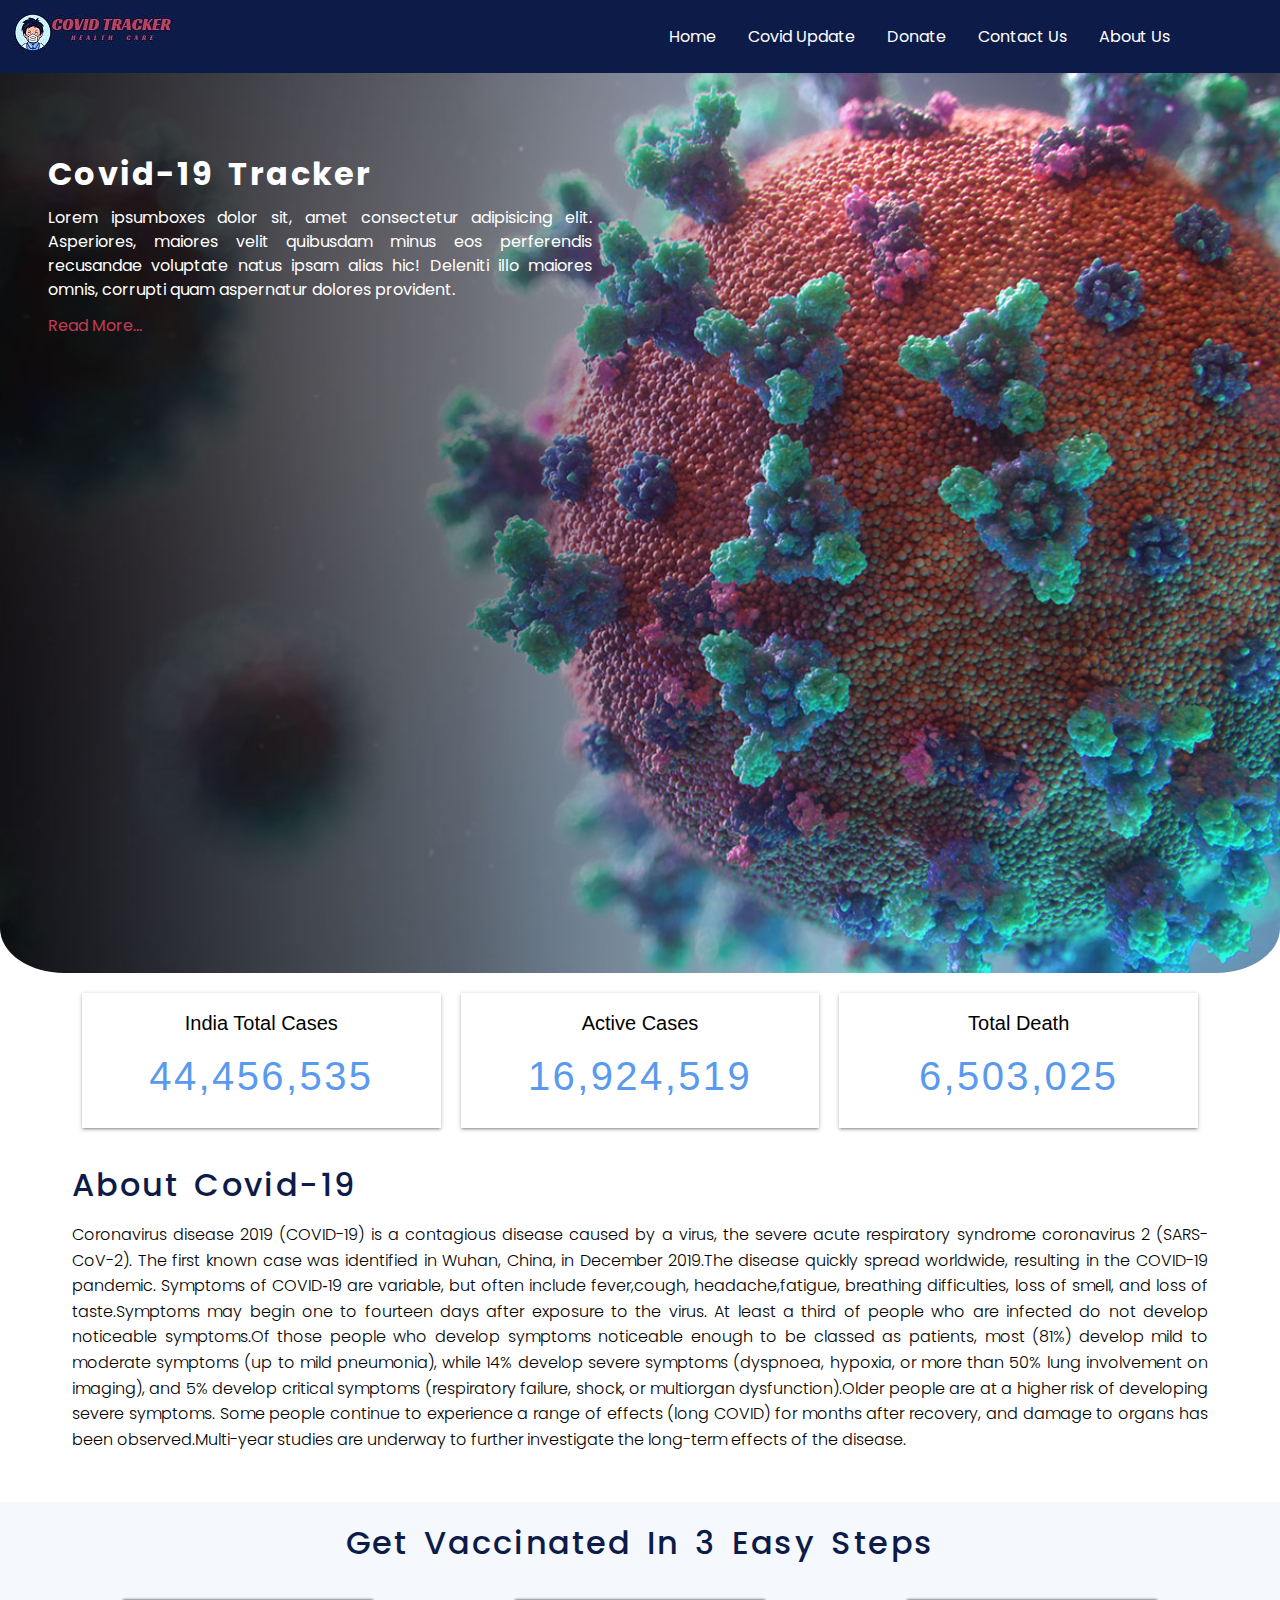
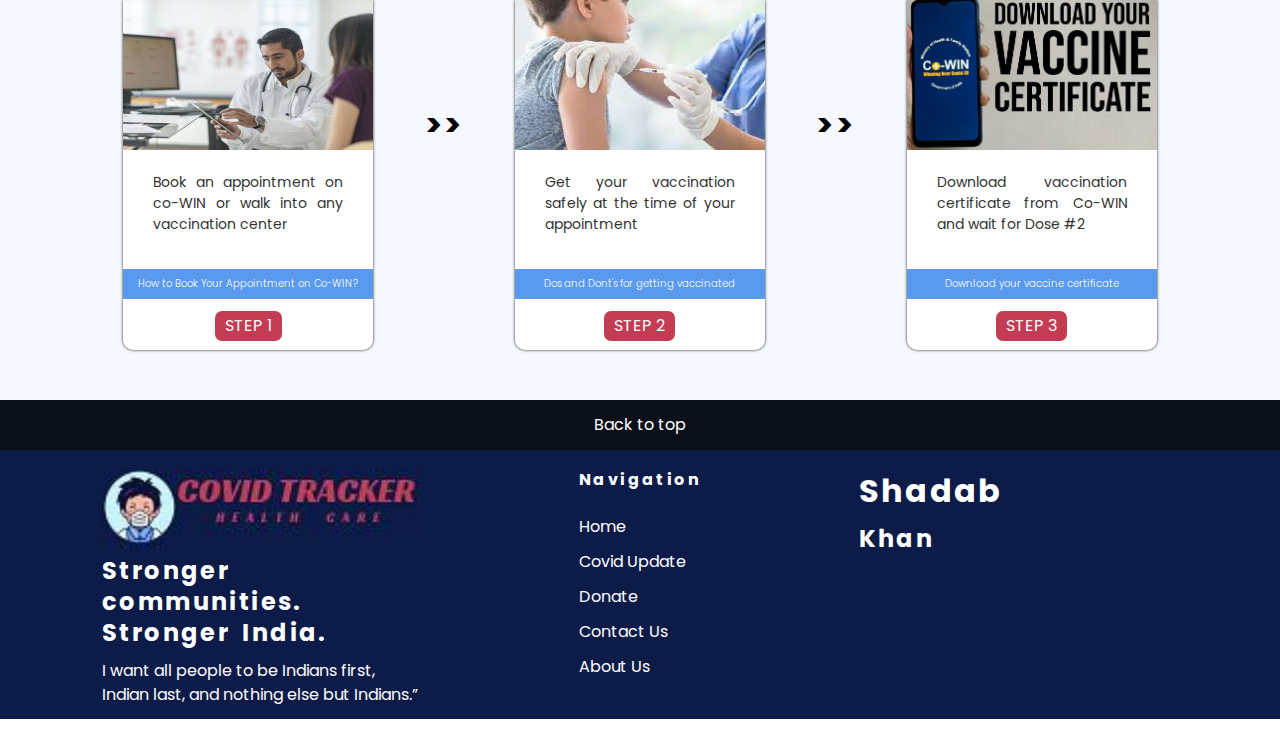
==== UI/index.html @ f14e78d1 "changes/reaarange the file" ====
<!DOCTYPE html>
<html lang="en">
  <head>
    <meta charset="UTF-8" />
    <meta http-equiv="X-UA-Compatible" content="IE=edge" />
    <meta name="viewport" content="width=device-width, initial-scale=1.0" />
    <title>Covid Tracker</title>
    <link rel="stylesheet" href="./style.css" />
    <link
      rel="stylesheet"
      href="https://cdnjs.cloudflare.com/ajax/libs/font-awesome/6.2.0/css/all.min.css"
      integrity="sha512-xh6O/CkQoPOWDdYTDqeRdPCVd1SpvCA9XXcUnZS2FmJNp1coAFzvtCN9BmamE+4aHK8yyUHUSCcJHgXloTyT2A=="
      crossorigin="anonymous"
      referrerpolicy="no-referrer"
    />
  </head>
  <body>
    <!-- NAVAGATION START -->
    <header class="main-header">
      <nav class="navbar">
        <div>
          <a href="#home"><img src="../images/final_logo.JPG" alt="" class="logo" /></a>
        </div>
        <ul class="menu-list">
          <li class="menu-item">
            <a class="underline-animation" href="#"><i class="fa-solid fa-house"></i> home</a>
          </li>
          <li class="menu-item has-sub-menu">
            <a class="underline-animation" href="./covid_update.html"
              ><i class="fa-solid fa-virus-covid"></i> covid update</a
            >
            <!-- <ul class="sub-menu menu-list">
              <li><a class="underline-animation" href="">country wise</a></li>
              <li><a class="underline-animation" href="">day wise</a></li>
            </ul> -->
          </li>
          <li class="menu-item">
            <a class="underline-animation" href="#"
              ><i class="fa-solid fa-hand-holding-dollar"></i> donate</a
            >
          </li>
          <li class="menu-item">
            <a class="underline-animation" href="#"><i class="fa-solid fa-phone"></i> contact us</a>
          </li>
          <li class="menu-item">
            <a class="underline-animation" href="#"
              ><i class="fa-solid fa-circle-info"></i> about us</a
            >
          </li>
        </ul>
      </nav>
    </header>
    <!-- NAVAGATION END -->

    <!-- CONTENT START -->
    <section id="section_bg" class="content_haeder">
      <div class="content_start">
        <h1>Covid-19 Tracker</h1>
        <p>
          Lorem ipsumboxes dolor sit, amet consectetur adipisicing elit. Asperiores, maiores velit
          quibusdam minus eos perferendis recusandae voluptate natus ipsam alias hic! Deleniti illo
          maiores omnis, corrupti quam aspernatur dolores provident.
        </p>
        <a class="modal" href="#">Read More...</a>
        <div class="myModal">
          <div class="modalContent">
            <p class="close">&times;</p>
            <p class="modal_info">
              Lorem ipsum dolor sit amet consectetur adipisicing elit. Eos sequi aspernatur quam,
              consectetur animi, tempora, voluptatem reiciendis voluptatum quidem ab in minima.
              Sapiente doloremque numquam aperiam aut ex similique error! lorem. Lorem, ipsum dolor
              sit amet consectetur adipisicing elit. Laborum veniam dignissimos, recusandae, sequi
              voluptate modi dolorum ad id voluptatum tempora nobis, nisi illo delectus ducimus?
              Accusamus laborum totam unde laboriosam. Lorem ipsum dolor sit amet consectetur
              adipisicing elit. Dolor dolore nihil facere quasi laboriosam porro odio odit optio,
              eius perferendis voluptates impedit earum blanditiis iure harum, reprehenderit
              corrupti natus quis!
            </p>
          </div>
        </div>
      </div>
    </section>
    <section class="content_body container">
      <div class="boxes">
        <div class="box">
          <p>India Total Cases</p>
          <h1 id="total_cases">44,456,535</h1>
        </div>
        <div class="box">
          <p>Active Cases</p>
          <h1 id="active_cases">16,924,519</h1>
        </div>
        <div class="box">
          <p>Total Death</p>
          <h1 id="total_death">6,503,025</h1>
        </div>
      </div>

      <div class="about_covid">
        <h1 class="heading">about covid-19</h1>
        <p class="para">
          Coronavirus disease 2019 (COVID-19) is a contagious disease caused by a virus, the severe
          acute respiratory syndrome coronavirus 2 (SARS-CoV-2). The first known case was identified
          in Wuhan, China, in December 2019.The disease quickly spread worldwide, resulting in the
          COVID-19 pandemic. Symptoms of COVID‑19 are variable, but often include fever,cough,
          headache,fatigue, breathing difficulties, loss of smell, and loss of taste.Symptoms may
          begin one to fourteen days after exposure to the virus. At least a third of people who are
          infected do not develop noticeable symptoms.Of those people who develop symptoms
          noticeable enough to be classed as patients, most (81%) develop mild to moderate symptoms
          (up to mild pneumonia), while 14% develop severe symptoms (dyspnoea, hypoxia, or more than
          50% lung involvement on imaging), and 5% develop critical symptoms (respiratory failure,
          shock, or multiorgan dysfunction).Older people are at a higher risk of developing severe
          symptoms. Some people continue to experience a range of effects (long COVID) for months
          after recovery, and damage to organs has been observed.Multi-year studies are underway to
          further investigate the long-term effects of the disease.
        </p>
      </div>
    </section>

    <section class="cowin">
      <div class="container">
        <h1 class="heading cowin-header text-center">get vaccinated in 3 easy steps</h1>
        <div class="step">
          <a
            href="https://prod-cdn.preprod.co-vin.in/assets/pdf/User-Guide-Citizen-registration.pdf"
            target="_blank"
            class="step-box"
          >
            <img src="../images/Appoinment.jpg" alt="" />

            <p class="step-para1">
              Book an appointment on co-WIN or walk into any vaccination center
            </p>
            <p class="step-para2">How to Book Your Appointment on Co-WIN?</p>
            <div class="stepno">step 1</div>
          </a>

          <h1 class="arrow">>></h1>

          <a
            href="https://prod-cdn.preprod.co-vin.in/assets/pdf/Dos_and_Donts_for_Citizens.pdf"
            target="_blank"
            class="step-box"
          >
            <img src="../images/vaccinated.jpg" alt="" />

            <p class="step-para1">Get your vaccination safely at the time of your appointment</p>
            <p class="step-para2">Dos and Dont's for getting vaccinated</p>
            <div class="stepno">step 2</div>
          </a>
          <h1 class="arrow">>></h1>

          <a href="https://selfregistration.cowin.gov.in/" target="_blank" class="step-box">
            <img src="../images/download.JPG" alt="" />

            <p class="step-para1">
              Download vaccination certificate from Co-WIN and wait for Dose #2
            </p>
            <p class="step-para2">Download your vaccine certificate</p>
            <div class="stepno">step 3</div>
          </a>
        </div>
      </div>
    </section>
    <footer>
      <!-- <div class="backToTop">
        <a href="#section_bg"><span class="text-center">Back To top</span></a>
      </div> -->

      <a href="#section_bg" class="backToTop"><span class="text-center">Back to top</span></a>

      <div class="container">
        <div class="footer-container">
          <div class="footer-box">
            <a href="#section_bg"><img src="../images/final_logo.JPG" alt="" /></a>
            <h2>Stronger communities. Stronger India.</h2>
            <p>
              I want all people to be Indians first, Indian last, and nothing else but Indians.”
            </p>
          </div>
          <div class="footer-box">
            <div class="navigation_box">
              <h4 class="navTitle">Navigation</h4>
              <ul class="navigation_list">
                <a href="#section_bg"
                  ><li><i class="fa-solid fa-house"></i> Home</li></a
                >
                <a href=""
                  ><li><i class="fa-solid fa-virus-covid"></i> Covid Update</li></a
                >
                <a href=""
                  ><li><i class="fa-solid fa-hand-holding-dollar"></i> Donate</li></a
                >
                <a href=""
                  ><li><i class="fa-solid fa-phone"></i> Contact Us</li></a
                >
                <a href=""
                  ><li><i class="fa-solid fa-circle-info"></i> About Us</li></a
                >
              </ul>
            </div>
          </div>
          <div class="footer-box">
            <h1>Shadab</h1>
            <h2>Khan</h2>
          </div>
        </div>
      </div>
    </footer>
    <!-- CONTENT END -->
    <!-- <script src="./script.js"></script> -->
    <script src="./JS/main.js"></script>
  </body>
</html>
---- UI/style.css ----
@import url('https://fonts.googleapis.com/css2?family=Roboto:wght@300;400;500&display=swap');
@import url('https://fonts.googleapis.com/css2?family=Poppins:wght@100;200;300;400;500&display=swap');

:root {
  --primary-color: #0d1b48;
  --secondary-color: #c33c54;
  --bg-color: #f5f9fe;
  --graph-color: #5a9aee;
  --dark-color: #0b0f19;
  --light-color: #fff;
}

/**************************************************************************************************
********************************************* BASE STYLES *****************************************
**************************************************************************************************/

* {
  margin: 0;
  padding: 0;
  box-sizing: border-box;
}

body {
  background: var(--light-color);
  line-height: 1.5;
  font-family: Poppins, sans-serif;
}

p {
  margin-bottom: 0.75rem;
}

a {
  text-decoration: none;
  color: var(--light-color);
}

ul {
  list-style: none;
}

img {
  width: 100%;
}

h1,
h2,
h3,
h4,
h5,
h6 {
  margin-bottom: 0.7rem;
  line-height: 1.3;
  letter-spacing: 0.15rem;
  word-spacing: 0.3rem;
}

/**************************************************************************************************
**************************************** UTILITY CLASSES *****************************************
**************************************************************************************************/

.container {
  max-width: 1200px;
  margin: 0 auto;
  padding: 0 2rem;
}

.text-center {
  text-align: center;
}

.heading {
  color: var(--primary-color);
  font-weight: 500;
  font-size: 32px;
  margin: 1rem 0;
  text-transform: capitalize;
}

.para {
  line-height: 1.6;
  font-weight: 300;
  text-align: justify;
}

/*********************************** NAVBAR START ************************************/

.main-header {
  position: sticky;
  top: 0;
}

.navbar {
  display: flex;
  background-color: var(--primary-color);
  color: var(--light-color);
  position: sticky;
  top: 0;
  justify-content: space-between;
  padding: 0.85rem;
}

.navbar ul {
  display: flex;
  align-items: center;
  margin-right: 5rem;
}

.navbar ul li {
  margin: 0 1rem;
  text-transform: capitalize;
}

.underline-animation {
  display: inline-block;
  position: relative;
}

.underline-animation:after {
  content: '';
  position: absolute;
  width: 100%;
  transform: scaleX(0);
  height: 2px;
  bottom: 0;
  left: 0;
  background-color: #fff;
  transform-origin: bottom right;
  transition: transform 0.25s ease-out;
}

.underline-animation:hover:after {
  transform: scaleX(1);
  transform-origin: bottom left;
}

/* 
.menu-list {
  list-style: none;
  padding: 0;
  margin: 0;
}

.menu-list li.menu-item {
  display: inline-block;
}

ul.sub-menu {
  width: 130px;
  position: absolute;
  margin-top: 1.2rem;
  background-color: var(--primary-color);
  left: -10px;
  display: none;
}

ul.sub-menu a {
  width: 100%;
  box-sizing: border-box;
}

.has-sub-menu {
  position: relative;
}

.has-sub-menu:hover .sub-menu {
  display: block;
} */

/*********************************** NAVBAR END ************************************/

/*********************************** SECTION START ************************************/

#section_bg {
  background: #333 url('../images/covid_bg.jpg') no-repeat center center;
  background-size: cover;
  height: 100vh;
  color: var(--light-color);
  border-radius: 0 0 5% 5%;
}

.content_start {
  width: 50%;
  padding: 5rem 3rem;
}

.content_start p {
  text-align: justify;
}

.content_start a {
  color: var(--secondary-color);
}

.boxes {
  font-family: 'Carnero Regular', sans-serif;
  display: flex;
  flex-wrap: nowrap;
  justify-content: space-evenly;
}

.box {
  width: 33.3333%;
  margin: 20px 10px;
  text-align: center;
  padding: 15px 0;
  box-shadow: 0 2px 2px 0 rgb(0 0 0 / 14%), 0 3px 1px -2px rgb(0 0 0 / 12%),
    0 1px 5px 0 rgb(0 0 0 / 20%);
}

.box h1 {
  color: var(--graph-color);
  font-size: 40px;
  font-weight: 300;
}

.box p {
  font-size: 20px;
}

.myModal {
  display: none; /* Hidden by default */
  position: fixed; /* Stay in place */
  z-index: 1; /* Sit on top */
  left: 0;
  top: 0;
  width: 100%; /* Full width */
  height: 100%; /* Full height */
  overflow: auto; /* Enable scroll if needed */
  /* background-color: rgb(0, 0, 0); Fallback color */
  background-color: rgba(0, 0, 0, 0.8); /* Black w/ opacity */
}

.modalContent {
  background-color: #fefefe;
  color: #000;
  position: absolute;
  top: 35%;
  margin-left: 100px;
  padding: 20px;
  border: 1px solid #888;
  width: 80%; /* Could be more or less, depending on screen size */
  box-shadow: 3px 3px 3px 0 rgb(92, 91, 91);
}

.modal_info {
  padding-top: 15px;
}

.close {
  position: absolute;
  top: 0;
  right: 10px;
  color: #aaaaaa;
  /* float: right; */
  font-size: 28px;
  font-weight: bold;
}

.close:hover,
.close:focus {
  color: #000;
  text-decoration: none;
  cursor: pointer;
}

/*********** COWIN ******/

.cowin {
  background: var(--bg-color);
  margin-top: 50px;
}

.cowin-header {
  padding: 20px 0;
}

.step {
  display: inline-block;
  padding-bottom: 50px;
  display: flex;
  flex-wrap: wrap;
  justify-content: space-evenly;
}

.step-box {
  width: 250px;
  min-height: 350px;
  box-shadow: 0px 0px 3px rgba(0, 0, 0, 0.9);
  border-radius: 0 0 10px 10px;
  background: var(--light-color);
}

.step-box img {
  width: 100%;
  height: 150px;
}

.step-para1 {
  font-size: 14px;
  text-align: justify;
  padding: 15px 30px;
  min-height: 100px;
  color: #333;
}

.step-para2 {
  font-size: 10px;
  text-align: center;
  background: var(--graph-color);
  font-weight: 300;
  min-height: 30px;
  line-height: 30px;
}

.arrow {
  line-height: 250px;
}

.stepno {
  text-transform: uppercase;
  background: var(--secondary-color);
  width: fit-content;
  margin: 0 auto;
  padding: 3px 10px;
  border-radius: 7px;
  color: var(--light-color);
}

/******* FOOTER *****/

footer {
  background: var(--primary-color);
  color: var(--light-color);
}

.backToTop {
  height: 50px;
  background-color: var(--dark-color);
  display: block;
}

.backToTop span {
  display: block;
  line-height: 50px;
}

.backToTop:hover {
  background: #26365a;
}

.footer-container {
  display: flex;
  flex-wrap: nowrap;
  /* justify-content: space-evenly; */
  margin: 20px 0;
}

.footer-box {
  flex-basis: 400px;
  margin: 0 30px;
}

.navigation_box {
  width: max-content;
  margin: 0 auto;
}

.navTitle {
  margin-bottom: 1.5rem;
}

.navigation_list li {
  margin-bottom: 0.7rem;
}

/*********************************** SECTION END ************************************/ ;
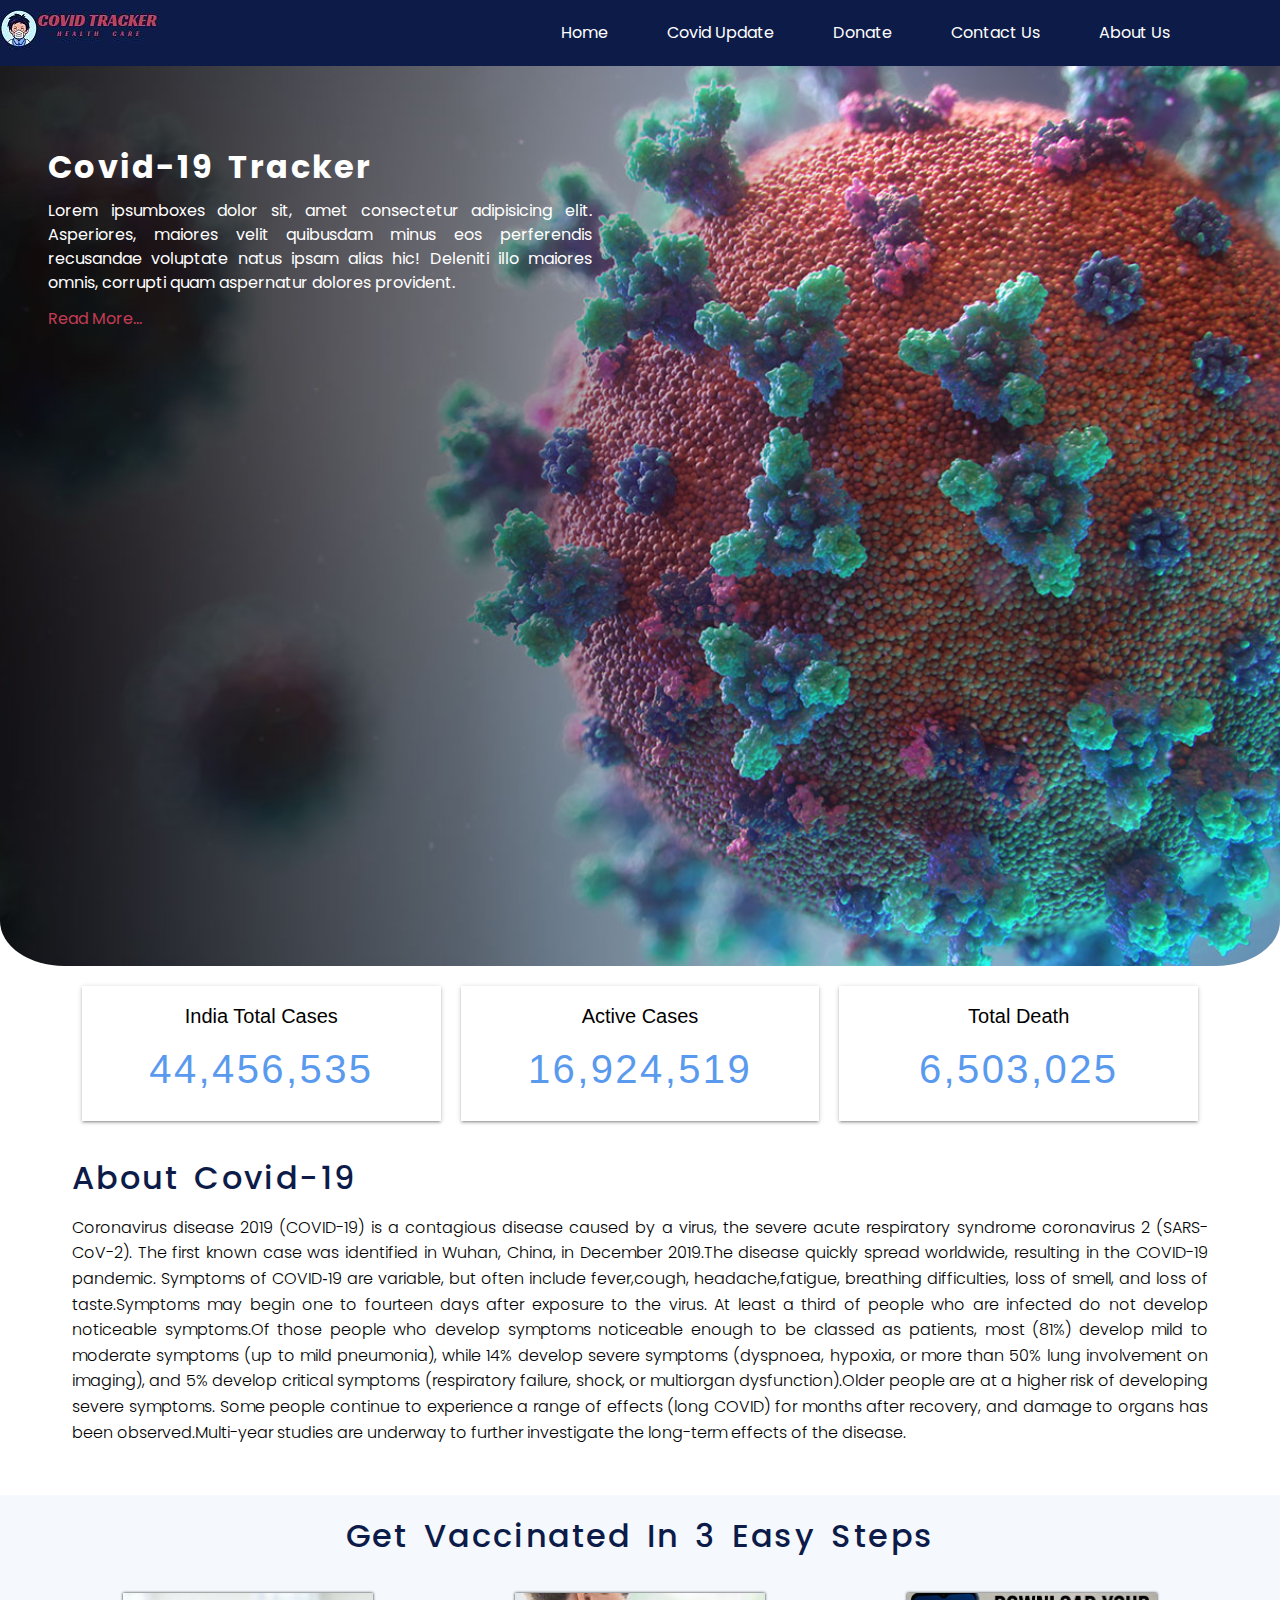
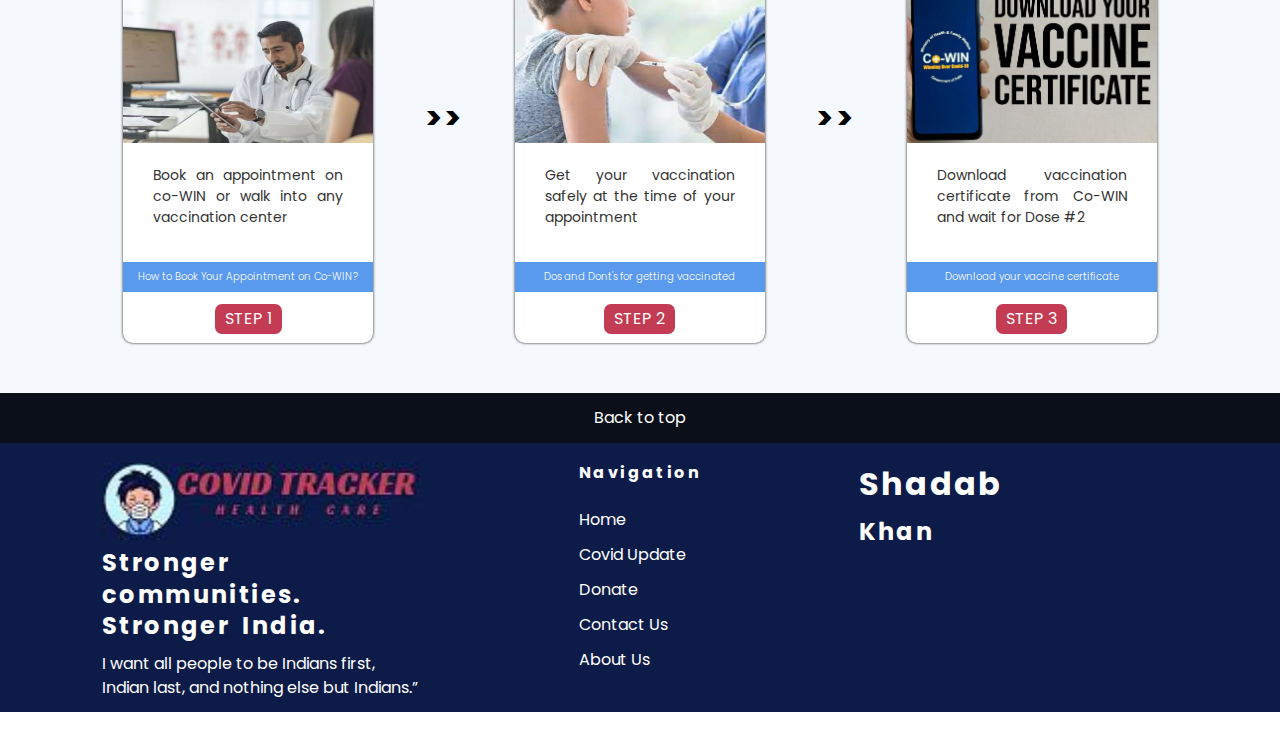
==== commit a5a323e4: "refactor/country covid cases added" ====
--- a/UI/index.html
+++ b/UI/index.html
@@ -26,13 +26,13 @@
             <a class="underline-animation" href="#"><i class="fa-solid fa-house"></i> home</a>
           </li>
           <li class="menu-item has-sub-menu">
-            <a class="underline-animation" href="./covid_update.html"
+            <a class="underline-animation" href="#"
               ><i class="fa-solid fa-virus-covid"></i> covid update</a
             >
-            <!-- <ul class="sub-menu menu-list">
-              <li><a class="underline-animation" href="">country wise</a></li>
-              <li><a class="underline-animation" href="">day wise</a></li>
-            </ul> -->
+            <ul class="sub-menu menu-list">
+              <li><a href="./covid_update.html">India City</a></li>
+              <li><a href="./country_cases.html">Country</a></li>
+            </ul>
           </li>
           <li class="menu-item">
             <a class="underline-animation" href="#"
@@ -43,7 +43,7 @@
             <a class="underline-animation" href="#"><i class="fa-solid fa-phone"></i> contact us</a>
           </li>
           <li class="menu-item">
-            <a class="underline-animation" href="#"
+            <a class="underline-animation" href="./about.html"
               ><i class="fa-solid fa-circle-info"></i> about us</a
             >
           </li>
@@ -162,6 +162,9 @@
         </div>
       </div>
     </section>
+    <!-- CONTENT END -->
+
+    <!-- FOOTER START -->
     <footer>
       <!-- <div class="backToTop">
         <a href="#section_bg"><span class="text-center">Back To top</span></a>
@@ -185,7 +188,7 @@
                 <a href="#section_bg"
                   ><li><i class="fa-solid fa-house"></i> Home</li></a
                 >
-                <a href=""
+                <a href="./covid_update.html"
                   ><li><i class="fa-solid fa-virus-covid"></i> Covid Update</li></a
                 >
                 <a href=""
@@ -194,7 +197,7 @@
                 <a href=""
                   ><li><i class="fa-solid fa-phone"></i> Contact Us</li></a
                 >
-                <a href=""
+                <a href="./about.html"
                   ><li><i class="fa-solid fa-circle-info"></i> About Us</li></a
                 >
               </ul>
@@ -207,8 +210,7 @@
         </div>
       </div>
     </footer>
-    <!-- CONTENT END -->
-    <!-- <script src="./script.js"></script> -->
-    <script src="./JS/main.js"></script>
+    <!-- FOOTER END -->
+    <script src="../JS/main.js"></script>
   </body>
 </html>
--- a/UI/style.css
+++ b/UI/style.css
@@ -97,7 +97,11 @@
   position: sticky;
   top: 0;
   justify-content: space-between;
-  padding: 0.85rem;
+  /* padding: 0.85rem; */
+}
+
+.logo {
+  margin: 10px 0;
 }
 
 .navbar ul {
@@ -107,7 +111,8 @@
 }
 
 .navbar ul li {
-  margin: 0 1rem;
+  /* margin: 0 1rem; */
+  padding: 0 1rem;
   text-transform: capitalize;
 }
 
@@ -122,7 +127,7 @@
   width: 100%;
   transform: scaleX(0);
   height: 2px;
-  bottom: 0;
+  bottom: 10px;
   left: 0;
   background-color: #fff;
   transform-origin: bottom right;
@@ -134,23 +139,25 @@
   transform-origin: bottom left;
 }
 
-/* 
 .menu-list {
   list-style: none;
   padding: 0;
   margin: 0;
 }
 
+.menu-list .menu-item a {
+  padding: 0.85rem;
+}
+
 .menu-list li.menu-item {
   display: inline-block;
 }
 
 ul.sub-menu {
-  width: 130px;
+  width: 150px;
   position: absolute;
-  margin-top: 1.2rem;
   background-color: var(--primary-color);
-  left: -10px;
+  left: 20px;
   display: none;
 }
 
@@ -159,13 +166,21 @@
   box-sizing: border-box;
 }
 
+ul.sub-menu li {
+  padding: 10px;
+}
+
+ul.sub-menu li:hover {
+  background-color: var(--secondary-color);
+}
+
 .has-sub-menu {
   position: relative;
 }
 
 .has-sub-menu:hover .sub-menu {
   display: block;
-} */
+}
 
 /*********************************** NAVBAR END ************************************/
 
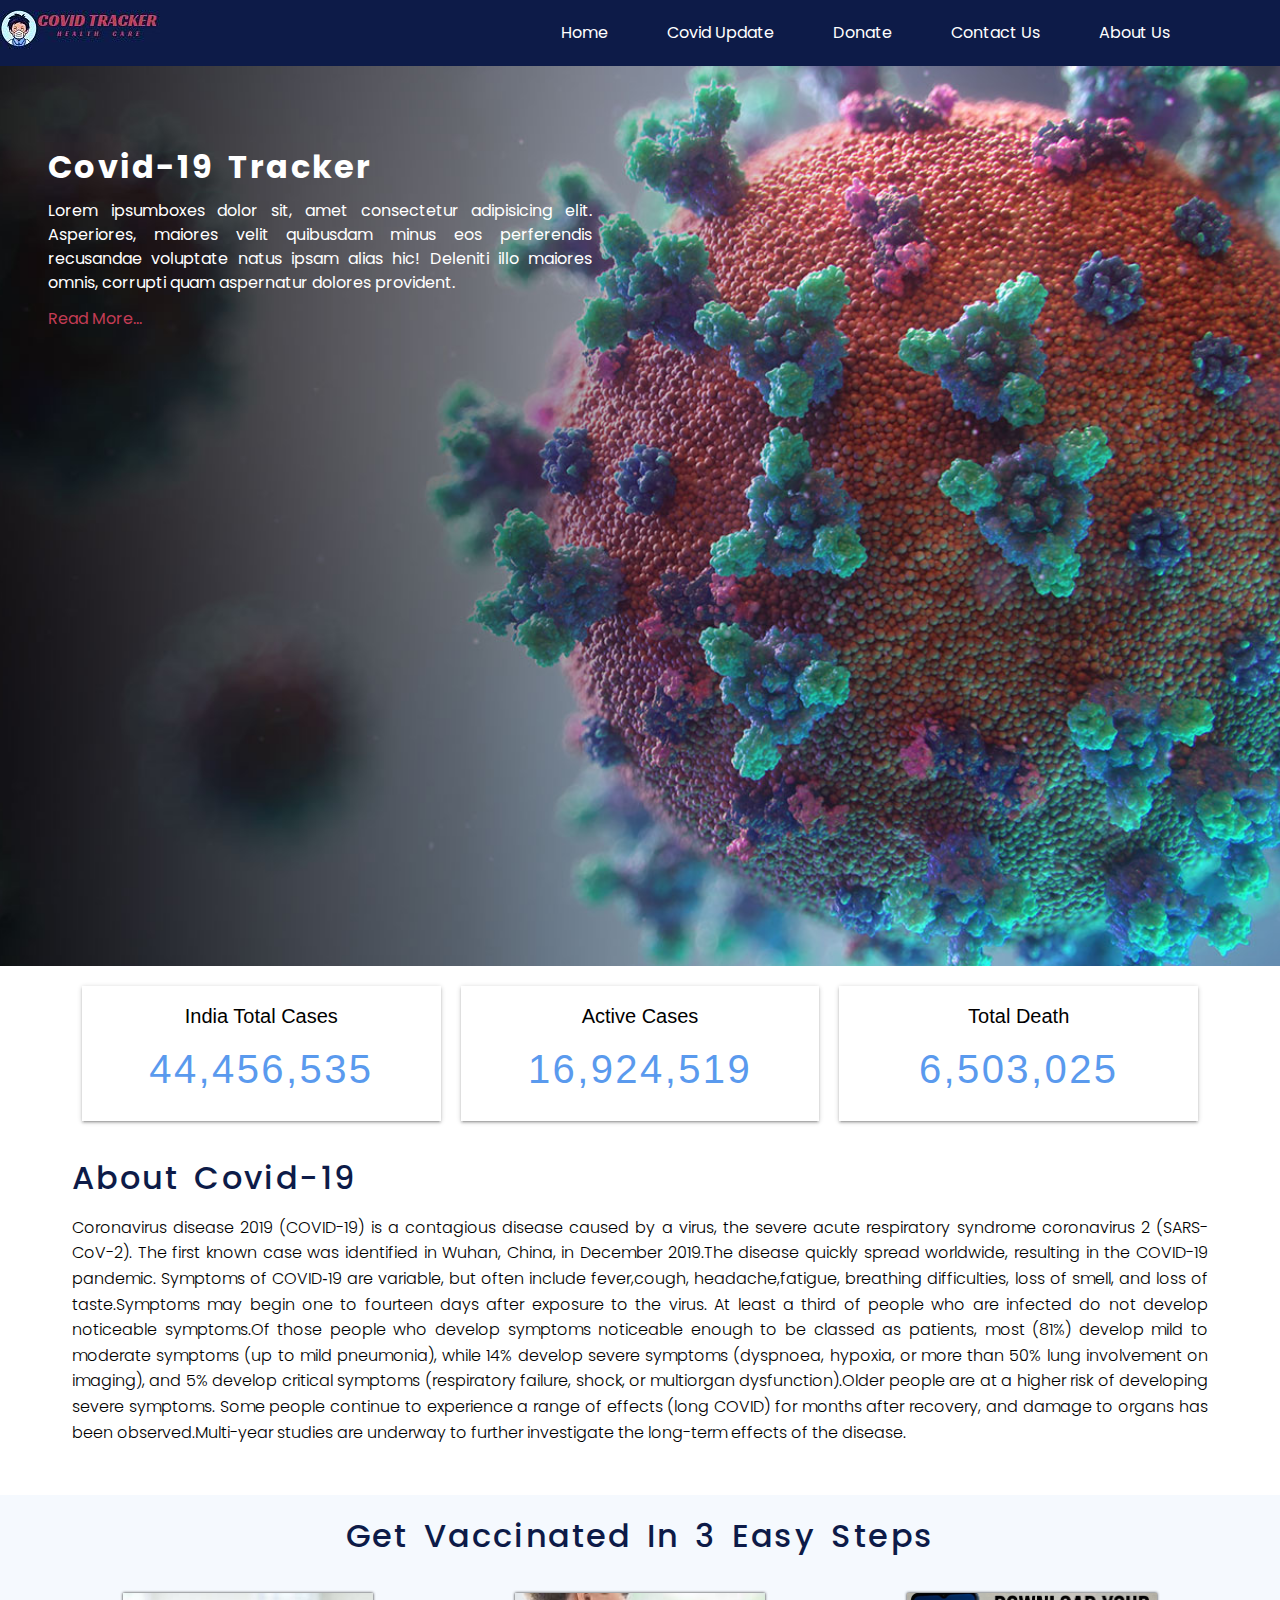
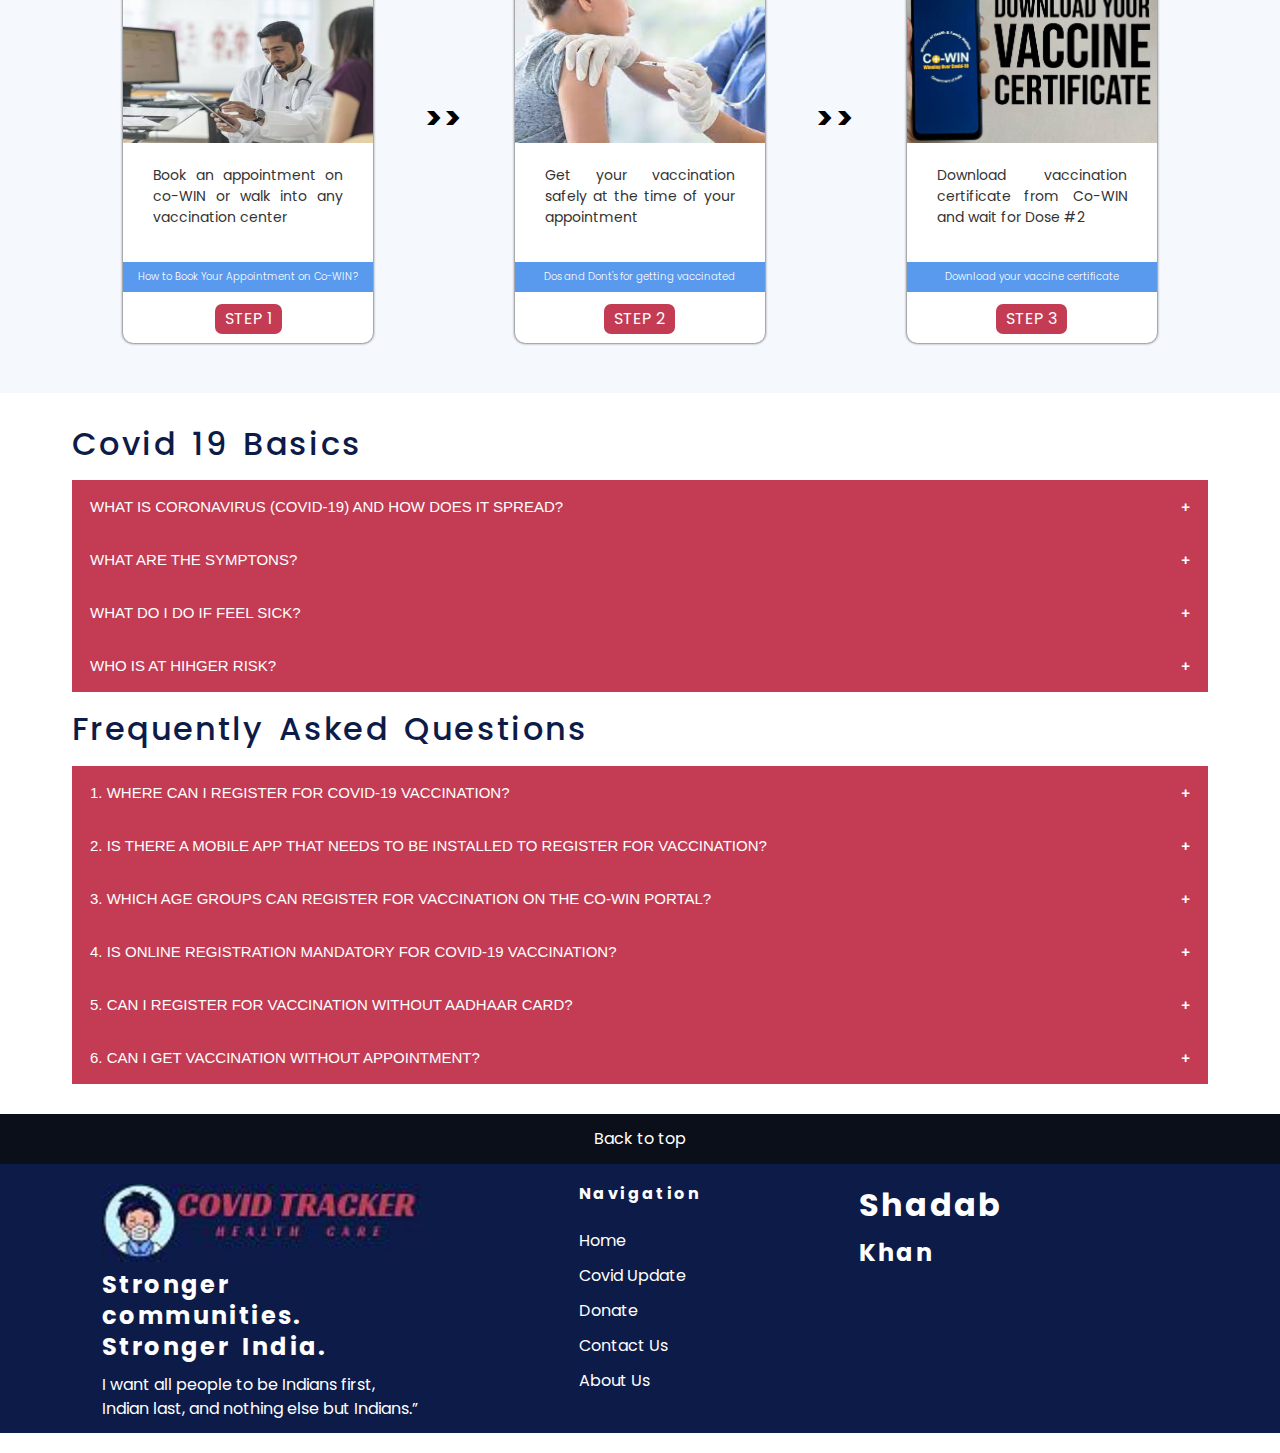
==== commit 3a84d44b: "refactor/home page updated" ====
--- a/UI/index.html
+++ b/UI/index.html
@@ -4,6 +4,7 @@
     <meta charset="UTF-8" />
     <meta http-equiv="X-UA-Compatible" content="IE=edge" />
     <meta name="viewport" content="width=device-width, initial-scale=1.0" />
+    <link rel="icon" href="../images/faviIcon.jpg" />
     <title>Covid Tracker</title>
     <link rel="stylesheet" href="./style.css" />
     <link
@@ -162,6 +163,180 @@
         </div>
       </div>
     </section>
+
+    <section class="covid_basic">
+      <div class="container">
+        <h1 class="heading">covid 19 basics</h1>
+        <button class="collapsible">what is coronavirus (covid-19) and how does it spread?</button>
+        <div class="content">
+          <p>
+            The Coronavirus (COVID-19) is a new respiratory illness first identified during an
+            investigation into an outbreak in Wuhan, China, but has now spread to other parts of the
+            world, including the United States.
+          </p>
+          <p>
+            The virus that causes COVID-19 is called SARS-CoV-2 and is spread between people who are
+            in close contact with each other (within about six feet), mostly through respiratory
+            droplets produced when an infected person coughs or sneezes.
+          </p>
+          <p>
+            People are thought to be most contagious when they are the sickest (symptomatic);
+            however, growing evidence suggests that COVID-19 may be spread by people before they
+            start showing symptoms (pre-symptomatic) or by people who have the virus but never show
+            symptoms (asymptomatic). The virus can also live on certain surfaces for a period of
+            time which can make it possible for people to get COVID-19 if they touch a contaminated
+            object and then touch their mouth, nose, or eyes. That is why it is important to take
+            preventive steps to avoid getting sick.
+          </p>
+        </div>
+        <button class="collapsible">what are the symptons?</button>
+        <div class="content">
+          <p>
+            Some people who get COVID-19 may be asymptomatic but for those experiencing symptoms,
+            the following, varying from mild to severe, may appear 2-14 days after exposure:
+          </p>
+          <ul>
+            <li>Fever</li>
+            <li>Cough</li>
+            <li>Shortness of breath</li>
+          </ul>
+          <p>In addition, other symptoms can include:</p>
+          <ul>
+            <li>Fatigue (tiredness)</li>
+            <li>Body aches</li>
+            <li>Chills</li>
+            <li>Headache</li>
+            <li>Diarrhea</li>
+            <li>Sore throat</li>
+            <li>Nasal congestion</li>
+            <li>Loss of smell</li>
+            <li>Loss of taste</li>
+          </ul>
+        </div>
+        <button class="collapsible">what do i do if feel sick?</button>
+        <div class="content">
+          <p>
+            Per the Centers for Disease Control and Prevention (CDC) recommendations, if you are
+            sick with COVID-19 or start experiencing its symptoms, follow these steps:
+          </p>
+          <p>
+            <span>Stay home:</span> Most people with COVID-19 get a mild form of the illness that
+            may include fever, coughing, and other symptoms listed above. People with mild symptoms
+            can usually get better at home without medical care. Do not leave your home, except to
+            get medical care. Do not visit public areas.
+          </p>
+          <p>
+            <span>Stay in touch with your doctor: </span> Call your doctor before going to their
+            office. If you do not have a regular doctor, call your local health department or
+            hospital to find out where you can go to seek medical care. Be sure to get care
+            immediately if you have trouble breathing, since that is a more serious symptom, or if
+            you have any emergency warning signs, or think it is an emergency.
+          </p>
+          <p>
+            <span>Avoid public transportation:</span> Avoid using public transportation, ride
+            sharing, or taxis.
+          </p>
+          <p>
+            <span>Cover your coughs and sneezes</span>: Cover your cough or sneezes with a tissue
+            and throw away the tissue in a lined trash. Immediately wash your hands for at least 20
+            seconds with soap and water or use hand sanitizer that has at least 60% alcohol if soap
+            and water are not available.
+          </p>
+          <p>
+            <span>Clean your hands often:</span> Wash your hands with soap and water often. Only use
+            hand sanitizer when soap and water are not available.
+          </p>
+          <p>
+            <span>Wear a cloth mask or covering:</span> If you are sick and you must be around
+            others even at home, wear a cloth mask or face covering over your nose and mouth.
+          </p>
+        </div>
+        <button class="collapsible">who is at hihger risk?</button>
+        <div class="content">
+          <p>
+            Anyone, no matter their age, can become sick with COVID-19. However, older adults (over
+            65 years of age) and people with compromised immune systems or chronic conditions, such
+            as diabetes and lung disease, may be at higher risk for developing more serious symptoms
+            or complications from COVID-19. If you or your loved ones are at higher risk, stay home
+            as much as possible, consult with your doctor about additional steps to take to protect
+            yourself and follow these prevention measures to decrease your risk of getting sick with
+            COVID-19:
+          </p>
+          <ul>
+            <li>
+              Ensure you have enough food at home and that your prescriptions are refilled and up to
+              date. Avoid large crowds.
+            </li>
+            <li>Avoid nonessential travel.</li>
+            <li>Stay at home as much as possible.</li>
+          </ul>
+        </div>
+        <h1 class="heading">Frequently Asked Questions</h1>
+        <button class="collapsible">1. Where can I register for COVID-19 vaccination?</button>
+        <div class="content">
+          <p>
+            You can open the Co-WIN portal using the link www.cowin.gov.in and click on the
+            “Register/Sign In” tab to register for COVID-19 vaccination, and follow the steps
+            thereafter.
+          </p>
+        </div>
+        <button class="collapsible">
+          2. Is there a mobile app that needs to be installed to register for vaccination?
+        </button>
+        <div class="content">
+          <p>
+            There is no authorised mobile app for registering for vaccination in India except
+            Aarogya Setu and Umang Apps. You need to log into the Co-WIN portal at www.cowin.gov.in.
+            Alternatively, you can also register for vaccination through the Aarogya Setu App or
+            Umang apps.
+          </p>
+        </div>
+        <button class="collapsible">
+          3. Which age groups can register for vaccination on the Co-WIN portal?
+        </button>
+        <div class="content">
+          <p>
+            All beneficiaries who have completed 12 years of age and above on the day of
+            registration (birth year 2010 or earlier) can register for vaccination.
+          </p>
+        </div>
+        <button class="collapsible">
+          4. Is online registration mandatory for COVID-19 vaccination?
+        </button>
+        <div class="content">
+          <p>
+            No, vaccination centers provide for a limited number of on-spot registration slots every
+            day. Beneficiaries can register online or walk-in to vaccination centers where the
+            vaccination team staff can register a beneficiary. In general, all beneficiaries are
+            recommended to register online and schedule vaccination in advance for a hassle-free
+            vaccination experience.
+          </p>
+        </div>
+        <button class="collapsible">5. Can I register for vaccination without Aadhaar card?</button>
+        <div class="content">
+          <p>
+            Yes, if you are 18 years or older (birth year 2004 or earlier), you can register on
+            Co-WIN portal using any of the following ID proofs:
+          </p>
+          <ol type="1" style="margin-left: 20px">
+            <li>AADHAAR Card</li>
+            <li>Driving License</li>
+            <li>PAN Card</li>
+            <li>Passport</li>
+            <li>Pension Passbook</li>
+            <li>NPR Smart Card</li>
+            <li>Voter ID (EPIC)</li>
+          </ol>
+        </div>
+        <button class="collapsible">6. Can I get vaccination without appointment?</button>
+        <div class="content">
+          <p>
+            Appointments for vaccination can be taken either in online or onsite mode. Vaccination
+            is recorded only after appointment.
+          </p>
+        </div>
+      </div>
+    </section>
     <!-- CONTENT END -->
 
     <!-- FOOTER START -->
--- a/UI/style.css
+++ b/UI/style.css
@@ -191,7 +191,7 @@
   background-size: cover;
   height: 100vh;
   color: var(--light-color);
-  border-radius: 0 0 5% 5%;
+  /* border-radius: 0 0 15% 15%; */
 }
 
 .content_start {
@@ -279,7 +279,7 @@
   cursor: pointer;
 }
 
-/*********** COWIN ******/
+/***********************************COWIN ************************************/
 
 .cowin {
   background: var(--bg-color);
@@ -342,7 +342,69 @@
   color: var(--light-color);
 }
 
-/******* FOOTER *****/
+/*********************************** COVID BASICS ************************************/
+
+.covid_basic {
+  margin: 30px 0;
+}
+
+/* =========================================================== */
+.collapsible {
+  /* background-color: #777; */
+  background-color: var(--secondary-color);
+  text-transform: uppercase;
+  color: white;
+  cursor: pointer;
+  padding: 18px;
+  width: 100%;
+  border: none;
+  text-align: left;
+  outline: none;
+  font-size: 15px;
+}
+
+.active,
+.collapsible:hover {
+  /* background-color: #555; */
+  background-color: var(--primary-color);
+}
+
+.collapsible:after {
+  content: '\002B';
+  color: white;
+  font-weight: bold;
+  float: right;
+  margin-left: 5px;
+}
+
+.active:after {
+  content: '\2212';
+}
+
+.content {
+  padding: 0 18px;
+  max-height: 0;
+  overflow: hidden;
+  text-align: justify;
+  transition: max-height 0.2s ease-out;
+  background-color: var(--bg-color);
+}
+
+.content p span {
+  font-weight: bold;
+}
+
+.content p:first-child {
+  margin-top: 10px;
+}
+
+.content p:last-child {
+  margin-bottom: 50px;
+}
+
+/*********************************** SECTION END ************************************/
+
+/*********************************** FOOTER START ************************************/
 
 footer {
   background: var(--primary-color);
@@ -389,4 +451,4 @@
   margin-bottom: 0.7rem;
 }
 
-/*********************************** SECTION END ************************************/ ;
+/*********************************** FOOTER END ************************************/
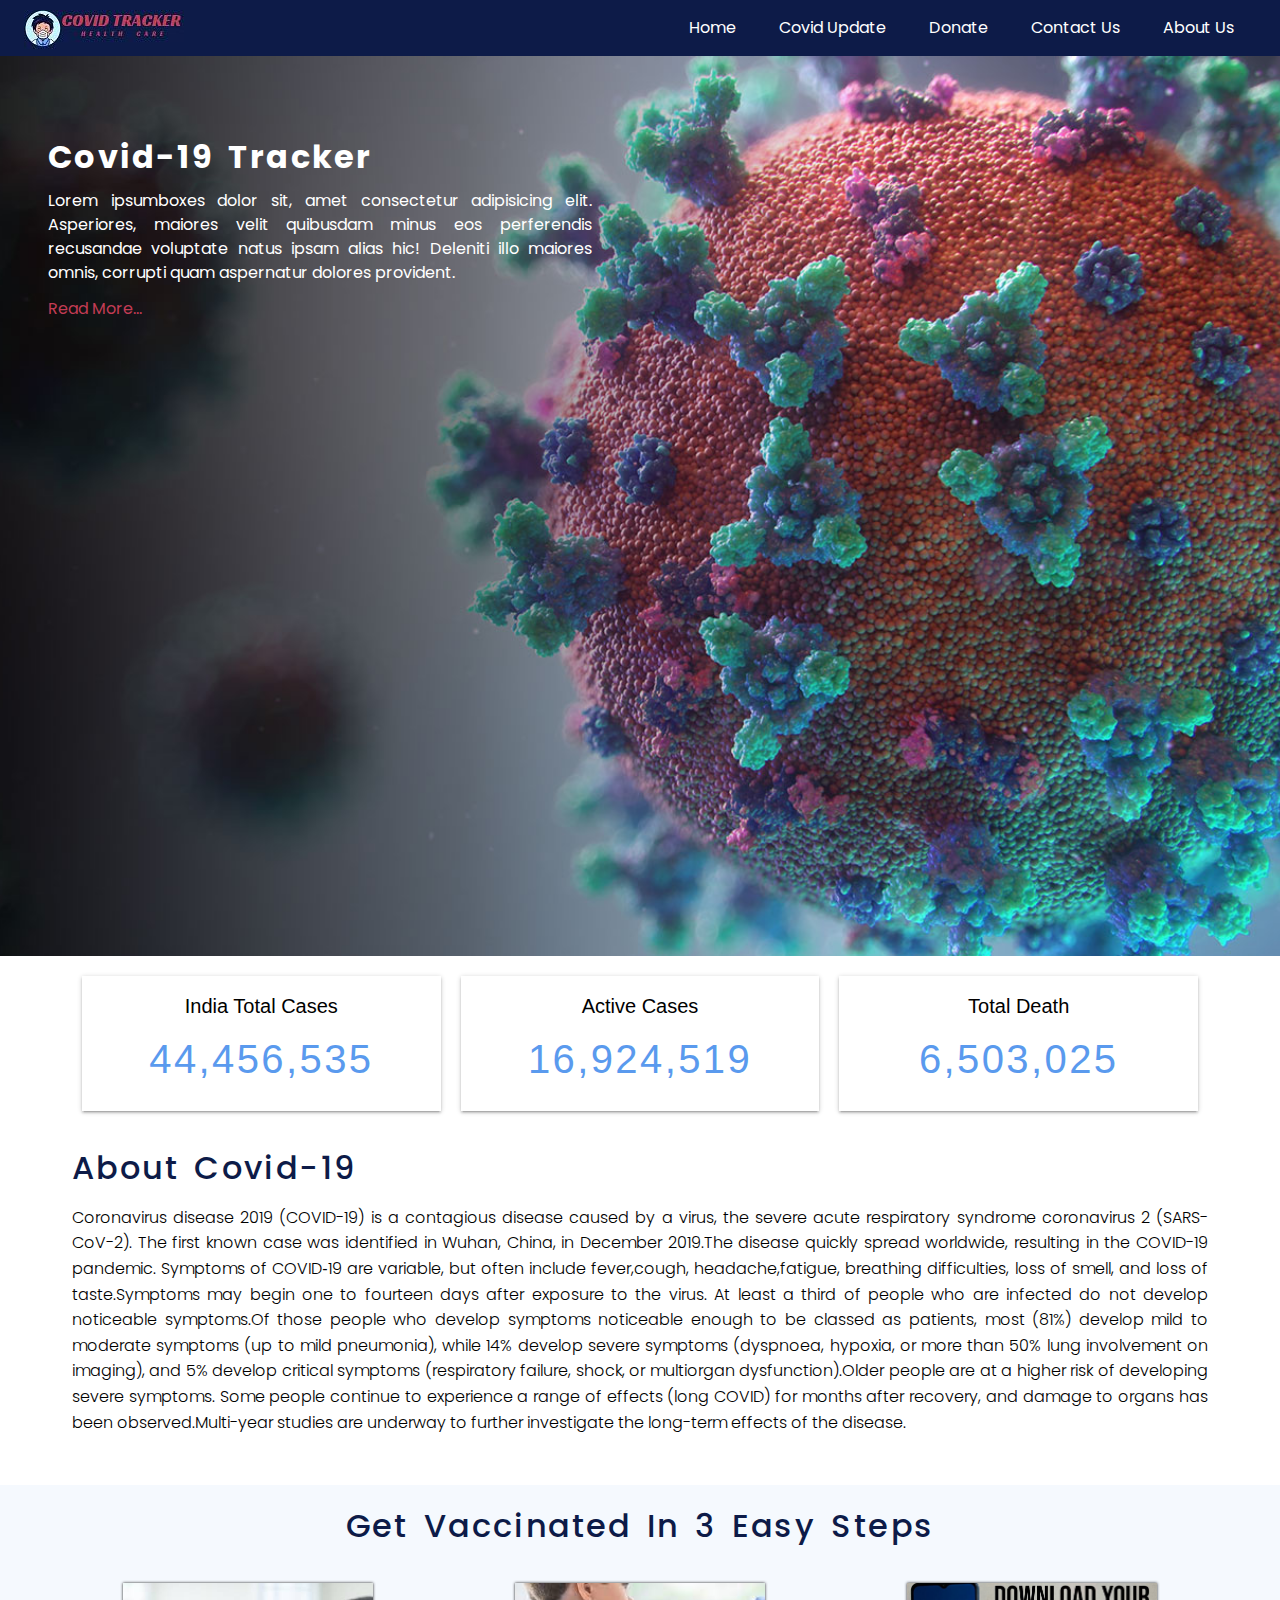
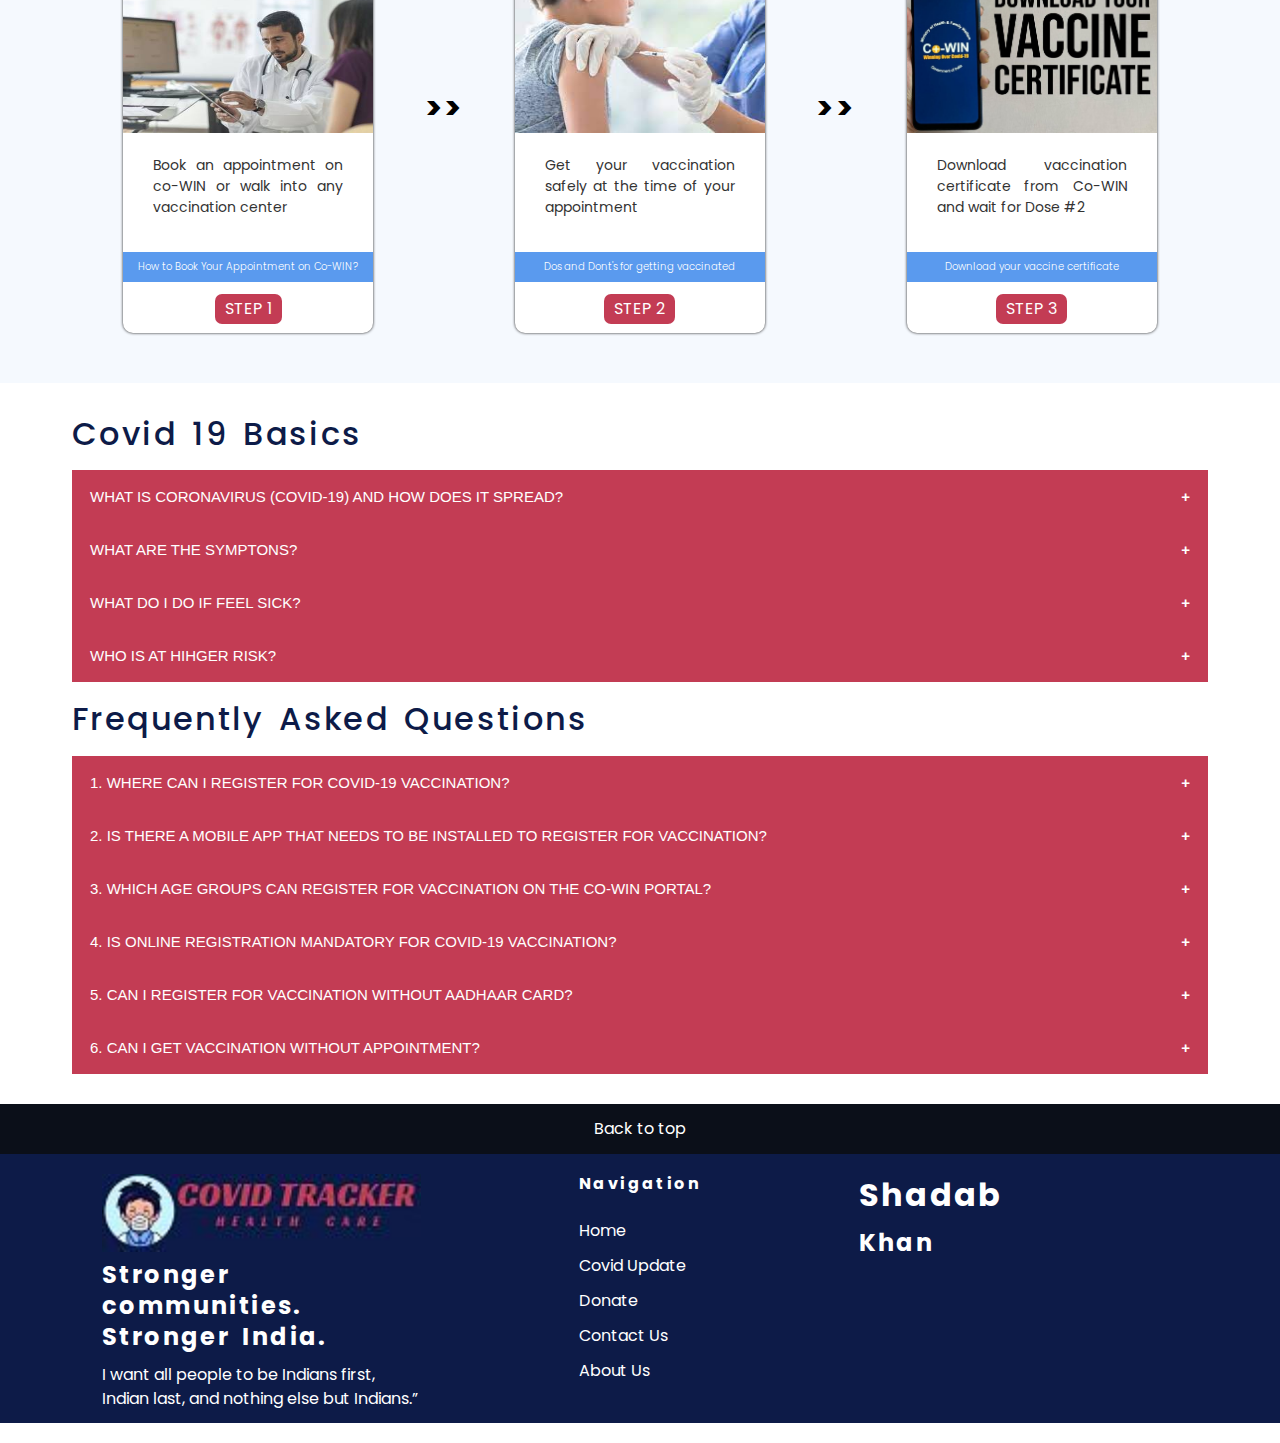
==== commit 585c0e39: "refactor/covid update page" ====
--- a/UI/index.html
+++ b/UI/index.html
@@ -7,6 +7,7 @@
     <link rel="icon" href="../images/faviIcon.jpg" />
     <title>Covid Tracker</title>
     <link rel="stylesheet" href="./style.css" />
+    <link rel="stylesheet" href="./responsive.css" />
     <link
       rel="stylesheet"
       href="https://cdnjs.cloudflare.com/ajax/libs/font-awesome/6.2.0/css/all.min.css"
@@ -19,36 +20,42 @@
     <!-- NAVAGATION START -->
     <header class="main-header">
       <nav class="navbar">
-        <div>
-          <a href="#home"><img src="../images/final_logo.JPG" alt="" class="logo" /></a>
-        </div>
-        <ul class="menu-list">
-          <li class="menu-item">
-            <a class="underline-animation" href="#"><i class="fa-solid fa-house"></i> home</a>
-          </li>
-          <li class="menu-item has-sub-menu">
-            <a class="underline-animation" href="#"
-              ><i class="fa-solid fa-virus-covid"></i> covid update</a
-            >
-            <ul class="sub-menu menu-list">
-              <li><a href="./covid_update.html">India City</a></li>
-              <li><a href="./country_cases.html">Country</a></li>
-            </ul>
-          </li>
-          <li class="menu-item">
-            <a class="underline-animation" href="#"
-              ><i class="fa-solid fa-hand-holding-dollar"></i> donate</a
-            >
-          </li>
-          <li class="menu-item">
-            <a class="underline-animation" href="#"><i class="fa-solid fa-phone"></i> contact us</a>
-          </li>
-          <li class="menu-item">
-            <a class="underline-animation" href="./about.html"
-              ><i class="fa-solid fa-circle-info"></i> about us</a
-            >
-          </li>
-        </ul>
+        <a href="#home"><img src="../images/final_logo.JPG" alt="" class="logo" /></a>
+        <div class="nav-item">
+          <ul class="menu-list">
+            <li class="menu-item">
+              <a class="underline-animation" href="#"><i class="fa-solid fa-house"></i> home</a>
+            </li>
+            <li class="menu-item has-sub-menu">
+              <a class="underline-animation" href="#"
+                ><i class="fa-solid fa-virus-covid"></i> covid update</a
+              >
+              <ul class="sub-menu menu-list">
+                <li><a href="./covid_update.html">India City</a></li>
+                <li><a href="./country_cases.html">Country</a></li>
+              </ul>
+            </li>
+            <li class="menu-item">
+              <a class="underline-animation" href="#"
+                ><i class="fa-solid fa-hand-holding-dollar"></i> donate</a
+              >
+            </li>
+            <li class="menu-item">
+              <a class="underline-animation" href="#"
+                ><i class="fa-solid fa-phone"></i> contact us</a
+              >
+            </li>
+            <li class="menu-item">
+              <a class="underline-animation" href="./about.html"
+                ><i class="fa-solid fa-circle-info"></i> about us</a
+              >
+            </li>
+          </ul>
+        </div>
+        <div class="mobile-navbar-btn">
+          <i name="menu" class="fa-solid fa-bars mobile-nav-icon"></i>
+          <i name="close" class="fa-solid fa-xmark mobile-nav-icon"></i>
+        </div>
       </nav>
     </header>
     <!-- NAVAGATION END -->
--- a/UI/style.css
+++ b/UI/style.css
@@ -97,23 +97,39 @@
   position: sticky;
   top: 0;
   justify-content: space-between;
-  /* padding: 0.85rem; */
+  align-items: center;
+  padding: 0 1.5rem;
 }
 
 .logo {
-  margin: 10px 0;
+  margin-top: 10px;
 }
 
 .navbar ul {
   display: flex;
-  align-items: center;
-  margin-right: 5rem;
+  /* align-items: center; */
+  /* margin-right: 5rem; */
 }
 
 .navbar ul li {
   /* margin: 0 1rem; */
-  padding: 0 1rem;
+  padding: 0 0.5rem;
   text-transform: capitalize;
+}
+
+.mobile-navbar-btn {
+  display: none;
+  /* background: transparent; */
+  cursor: pointer;
+}
+
+.mobile-nav-icon {
+  font-size: 1.5rem;
+  color: var(--bg-color);
+}
+
+.mobile-nav-icon[name='close'] {
+  display: none;
 }
 
 .underline-animation {
@@ -452,3 +468,186 @@
 }
 
 /*********************************** FOOTER END ************************************/
+
+/* ======================================================================================================= */
+/* ============================       COVID UPDATE PAGE        ============================================ */
+/* ======================================================================================================= */
+
+/* body {
+  background-color: #f5f9fe;
+} */
+
+.table-container {
+  overflow-y: scroll;
+  /* overflow-x: scroll; */
+  max-height: 80vh;
+  margin: 20px;
+  /* border: 1px solid black;
+  border-radius: 4px; */
+  box-shadow: 0px 0px 3px rgba(0, 0, 0, 0.9);
+}
+
+.table {
+  width: 100%;
+  border-collapse: collapse;
+  border-spacing: 0;
+  margin-top: 20px;
+  padding: 20px;
+}
+
+table th {
+  position: sticky;
+  top: 0px;
+  text-transform: capitalize;
+  background-color: #000;
+  color: #fff;
+  text-align: left;
+  font-weight: normal;
+  font-size: 16px;
+}
+
+.table th,
+.table td {
+  padding: 10px 15px;
+  border: 1px solid #ddd;
+}
+
+table td {
+  text-align: left;
+  font-size: 15px;
+  border: 1px solid rgb(177, 177, 177);
+  padding-left: 20px;
+}
+
+tr:hover {
+  /* background-color: #ffa; */
+  background-color: #ddd;
+  transition: all 0.5s;
+}
+
+.table tr td:hover:nth-child(3) {
+  background-color: #ffeeaa;
+  color: #000;
+  transition: all 0.5s;
+}
+.table tr td:hover:nth-child(5) {
+  /* background-color: rgb(231, 83, 115); */
+  background-color: red;
+  color: #fff;
+  font-weight: bold;
+  /* border: 0.5px solid rgb(12, 12, 12); */
+  transition: all 0.5s;
+}
+
+.table tr td:hover {
+  background-color: rgb(117, 223, 122);
+  font-weight: 500;
+  color: #333;
+  /* border: 0.5px solid rgb(12, 12, 12); */
+  transition: all 0.5s;
+}
+
+/* ======================================================================================================= */
+/* ===================================      ABOUT PAGE        ============================================ */
+/* ======================================================================================================= */
+
+/************************** ABOUT CONTENT START**************************/
+.about-content {
+  margin: 50px 0;
+}
+
+.about-content h1 {
+  font-size: 3rem;
+  /* border-bottom: solid 2px #000; */
+  color: var(--secondary-color);
+}
+
+.about-para {
+  text-align: justify;
+  line-height: 1.5;
+  margin: 15px 0;
+}
+
+/************************** ABOUT CONTENT END**************************/
+
+/************************** ABOUT MISSION START**************************/
+
+.mission {
+  background: var(--bg-color);
+  padding: 50px 0;
+}
+
+.about-mission {
+  display: flex;
+  flex-wrap: nowrap;
+  justify-content: space-between;
+}
+
+.about-mission > div:first-child {
+  width: 70%;
+}
+
+.second > div:last-child {
+  width: 70%;
+}
+.box-left {
+  padding-right: 20px;
+}
+
+.box-right {
+  padding-left: 20px;
+}
+
+.mision-img img {
+  border-radius: 20% 0;
+  height: 350px;
+  width: 600px;
+}
+
+.page-title {
+  color: var(--secondary-color);
+  /* border-bottom: 2px solid #000; */
+  width: max-content;
+  font-size: 2rem;
+}
+/************************** ABOUT MISSION END**************************/
+
+/************************** WORK START **************************/
+
+.work {
+  margin: 30px 0;
+}
+.work-flex {
+  display: flex;
+  flex-wrap: nowrap;
+  margin: 20px 0;
+  justify-content: space-between;
+}
+
+.work-box {
+  margin: 0 10px;
+}
+
+.work-box img {
+  width: 350px;
+  height: 250px;
+  border-radius: 10% 0;
+}
+
+.work-box img:hover {
+  opacity: 0.8;
+  transition: 0.5s;
+  cursor: pointer;
+}
+/************************** WORK END**************************/
+
+/************************** IMPACT START**************************/
+.impact {
+  background-color: var(--bg-color);
+  padding: 30px 0;
+}
+
+.impact-section {
+  margin: 30px 0;
+}
+/************************** IMPACT END**************************/
